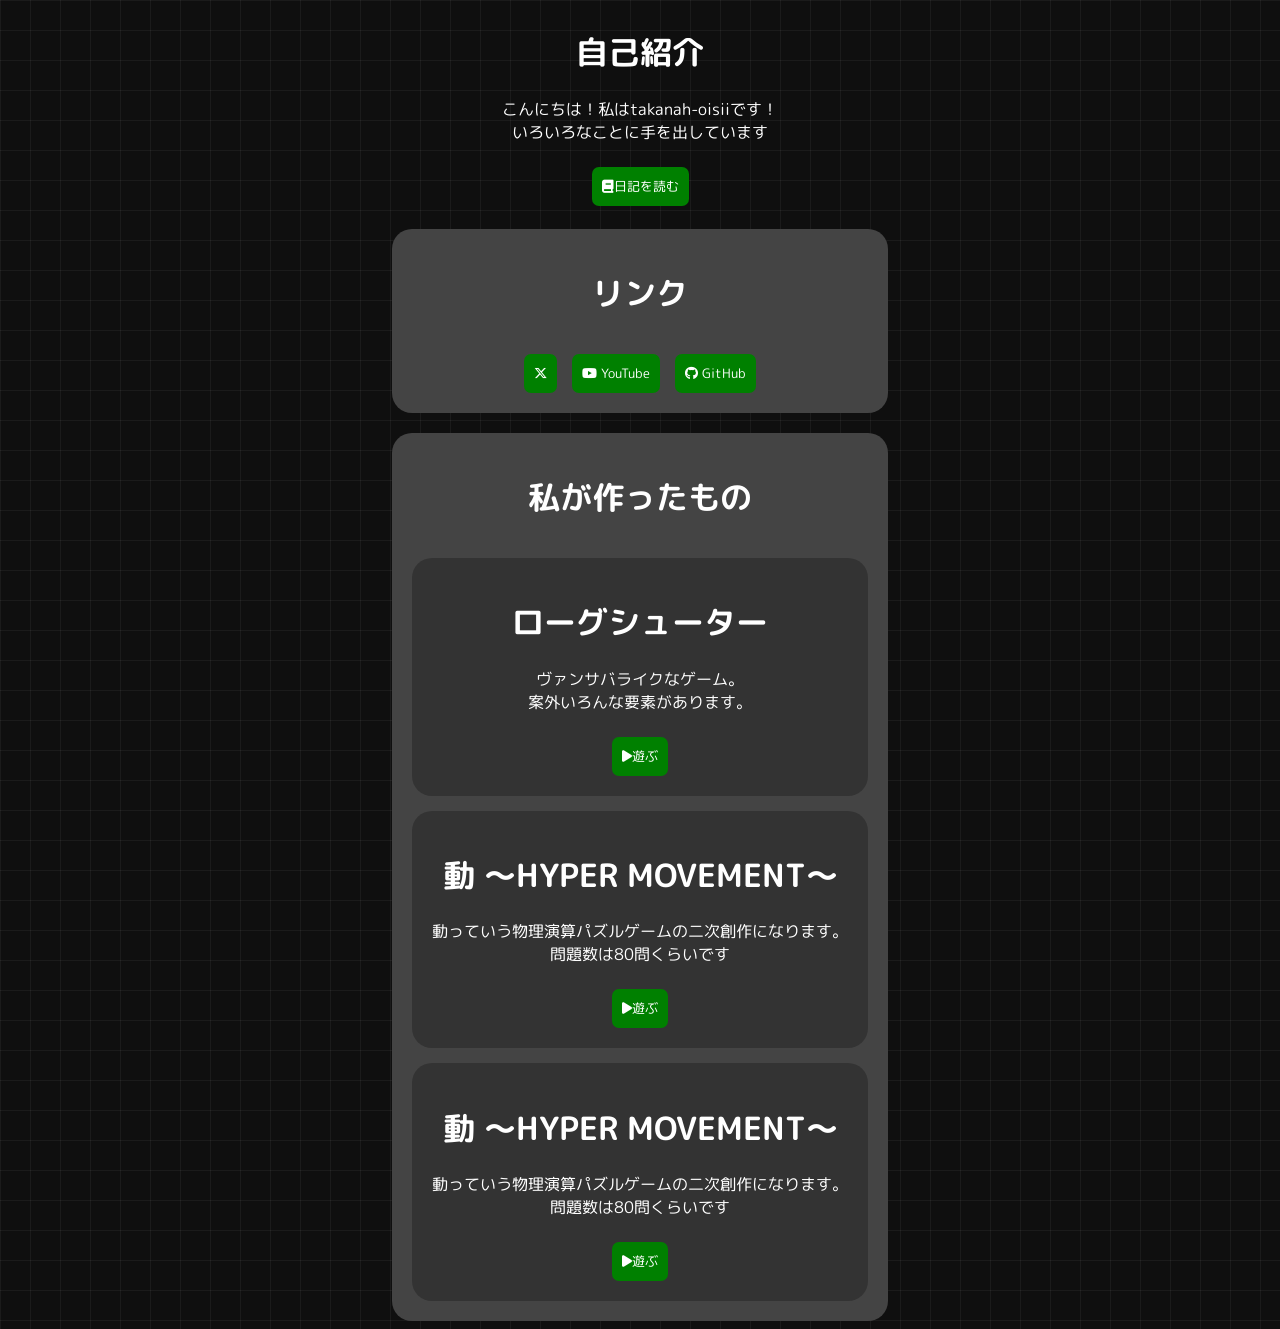
==== index.html @ 2c1c8e86 "Add initial HTML and CSS files for personal website - Created index.html with a self-introduction an" ====
<!DOCTYPE html>
<html lang="ja">
<head>
  <meta charset="UTF-8">
  <meta name="viewport" content="width=device-width, initial-scale=1.0">
  <link rel="icon" href="image/onigiri_takana.png" type="image/png">
  <title>takanah-oisii</title>

  <link rel="preconnect" href="https://fonts.googleapis.com">
  <link rel="preconnect" href="https://fonts.gstatic.com" crossorigin>
  <link href="https://fonts.googleapis.com/css2?family=M+PLUS+Rounded+1c:wght@400;700&display=swap" rel="stylesheet">
  
  <link rel="stylesheet" href="https://cdnjs.cloudflare.com/ajax/libs/font-awesome/6.5.1/css/all.min.css">
  <link rel="stylesheet" href="style.css">
</head>

<body>
<h1>自己紹介</h1>
こんにちは！私はtakanah-oisiiです！<br>
いろいろなことに手を出しています<br><br>

<a href="dialy/index.html"><button><i class="fa-solid fa-book"></i>日記を読む</button></a><br>

<div class="container">
  <div class="card">
    <h1>リンク</h1>
    <div class="link">
    <a href="https://x.com/takana_mogu2" target="_blank">
      <button>
        <i class="fa-brands fa-x-twitter"></i>
      </button>
    </a>

    <a href="https://www.youtube.com/channel/UCA7RPNvQ6FoqaRXgRNp6icA" target="_blank">
      <button>
        <i class="fa-brands fa-youtube"></i>
        YouTube
      </button>
    </a>

    <a href="https://github.com/takana-oisii" target="_blank">
      <button>
        <i class="fa-brands fa-github"></i>
        GitHub
      </button>
    </a>
    </div>
  </div>
  <div class="card">
  <h1>私が作ったもの</h1>

    <div class="card2">
      <h1>ローグシューター</h1>
      ヴァンサバライクなゲーム。<br>
      案外いろんな要素があります。<br><br>
      <a href="https://scratch.mit.edu/projects/977693318/" target="_blank">
        <button><i class="fa-solid fa-play"></i>遊ぶ</button>
      </a>
    </div>

    <div class="card2">
      <h1>動 ～HYPER MOVEMENT～</h1>
      動っていう物理演算パズルゲームの二次創作になります。<br>
      問題数は80問くらいです<br><br>
      <a href="https://scratch.mit.edu/projects/977693318/" target="_blank">
        <button><i class="fa-solid fa-play"></i>遊ぶ</button>
      </a>
    </div>
    
    <div class="card2">
      <h1>動 ～HYPER MOVEMENT～</h1>
      動っていう物理演算パズルゲームの二次創作になります。<br>
      問題数は80問くらいです<br><br>
      <a href="https://scratch.mit.edu/projects/977693318/" target="_blank">
        <button><i class="fa-solid fa-play"></i>遊ぶ</button>
      </a>
    </div>

  </div>
</div>


</body>
</html>
---- style.css ----
body{
    font-family: "M PLUS Rounded 1c", "Hiragino Maru Gothic ProN", sans-serif;
    background-color: black;
    color: white;
    display: flex;
    justify-content: center;
    align-items: center;
    flex-direction: column;
    text-align: center;
    background-color: #0f0f0f;
    background-image: 
    linear-gradient(rgba(255, 255, 255, 0.05) 1px, transparent 1px),
    linear-gradient(90deg, rgba(255, 255, 255, 0.05) 1px, transparent 1px);
    background-size: 30px 30px;
}

button{
    font-family: "M PLUS Rounded 1c", "Hiragino Maru Gothic ProN", sans-serif;
    padding: 10px;
    background-color: green;
    color: white;
    border: 0;
    width: auto;
    height: auto;
    border-radius: 7px;
    transition: all 0.3s ease;
}

button:hover{
    font-family: "M PLUS Rounded 1c", "Hiragino Maru Gothic ProN", sans-serif;
    padding: 10px;
    y: 10px;
    background-color: rgb(90, 128, 90);
    color: white;
    border: 0;
    width: auto;
    height: auto;
    border-radius: 7px;
    transform: translateY(-3px);
}

h1{
    padding-top: 0;
}

.link{
    display: flex;          
    flex-direction: row;
    flex-wrap: nowrap;
    justify-content: center;
    gap: 15px;              
}

.card{
    display: flex;          
    flex-direction: column;
    background-color: #444;
    border-radius: 20px;
    padding: 20px;
    width: auto;
    gap: 15px;
}

.card2{
    background-color: #333;
    border-radius: 20px;
    padding: 20px;
    width: auto;
}
.container{
    display: grid;
    grid-template-columns: max-content; /* 一番広いコンテンツに幅を固定 */
    gap: 20px;
}
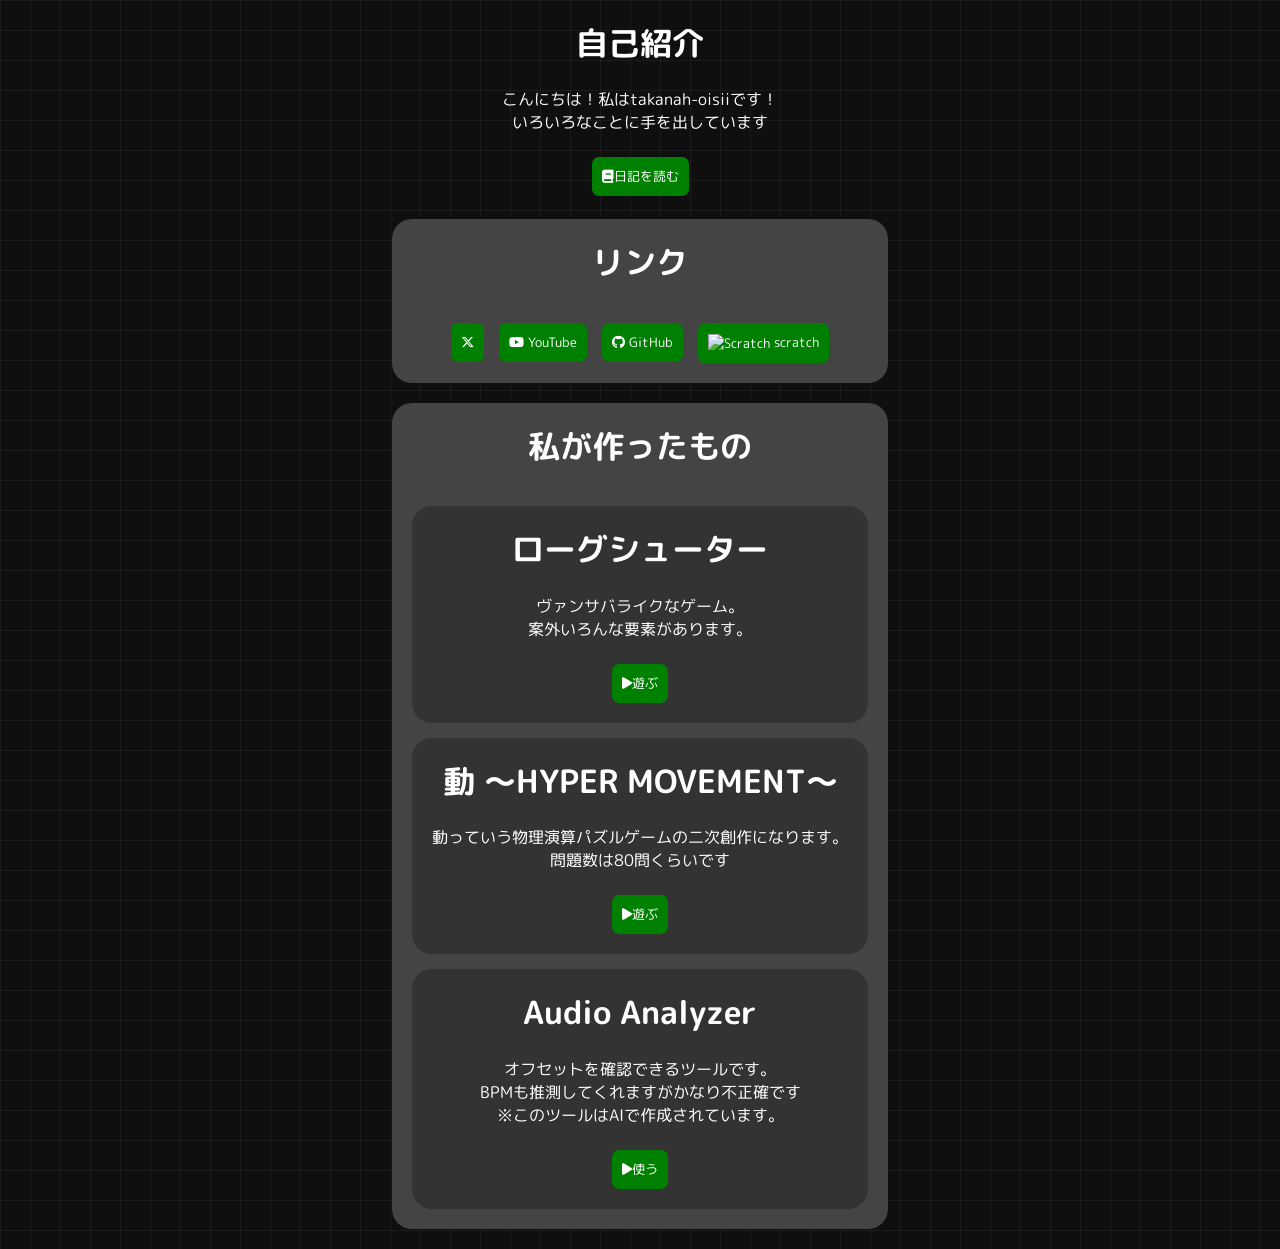
==== commit 68fb1c54: "Add Scratch button and update styles for improved layout" ====
--- a/index.html
+++ b/index.html
@@ -44,6 +44,13 @@
         GitHub
       </button>
     </a>
+
+    <a href="https://scratch.mit.edu/users/takanah-oisii/" target="_blank">
+      <button>
+        <img src="image/scratch_S.svg" alt="Scratch" style="width: 20px; height: 20px; vertical-align: middle;">
+        scratch
+      </button>
+    </a>
     </div>
   </div>
   <div class="card">
@@ -66,13 +73,14 @@
         <button><i class="fa-solid fa-play"></i>遊ぶ</button>
       </a>
     </div>
-    
+
     <div class="card2">
-      <h1>動 ～HYPER MOVEMENT～</h1>
-      動っていう物理演算パズルゲームの二次創作になります。<br>
-      問題数は80問くらいです<br><br>
-      <a href="https://scratch.mit.edu/projects/977693318/" target="_blank">
-        <button><i class="fa-solid fa-play"></i>遊ぶ</button>
+      <h1>Audio Analyzer</h1>
+      オフセットを確認できるツールです。<br>
+      BPMも推測してくれますがかなり不正確です<br>
+      ※このツールはAIで作成されています。<br><br>
+      <a href="https://takana-oisii.github.io/audio-analyzer/" target="_blank">
+        <button><i class="fa-solid fa-play"></i>使う</button>
       </a>
     </div>
 
--- a/style.css
+++ b/style.css
@@ -1,6 +1,9 @@
+*, *::before, *::after {
+    box-sizing: border-box;
+}
+
 body{
     font-family: "M PLUS Rounded 1c", "Hiragino Maru Gothic ProN", sans-serif;
-    background-color: black;
     color: white;
     display: flex;
     justify-content: center;
@@ -12,6 +15,9 @@
     linear-gradient(rgba(255, 255, 255, 0.05) 1px, transparent 1px),
     linear-gradient(90deg, rgba(255, 255, 255, 0.05) 1px, transparent 1px);
     background-size: 30px 30px;
+    
+    padding: 20px;
+    margin: 0;
 }
 
 button{
@@ -24,32 +30,27 @@
     height: auto;
     border-radius: 7px;
     transition: all 0.3s ease;
+    cursor: pointer;
 }
 
 button:hover{
-    font-family: "M PLUS Rounded 1c", "Hiragino Maru Gothic ProN", sans-serif;
-    padding: 10px;
-    y: 10px;
     background-color: rgb(90, 128, 90);
-    color: white;
-    border: 0;
-    width: auto;
-    height: auto;
-    border-radius: 7px;
     transform: translateY(-3px);
 }
 
 h1{
+    margin-top: 0;
     padding-top: 0;
 }
 
 .link{
     display: flex;          
     flex-direction: row;
-    flex-wrap: nowrap;
+    flex-wrap: wrap; 
     justify-content: center;
     gap: 15px;              
 }
+
 
 .card{
     display: flex;          
@@ -57,7 +58,7 @@
     background-color: #444;
     border-radius: 20px;
     padding: 20px;
-    width: auto;
+    width: 100%;
     gap: 15px;
 }
 
@@ -65,10 +66,13 @@
     background-color: #333;
     border-radius: 20px;
     padding: 20px;
-    width: auto;
+    width: 100%;
 }
+
 .container{
     display: grid;
-    grid-template-columns: max-content; /* 一番広いコンテンツに幅を固定 */
+    grid-template-columns: min(max-content, 100%); 
+    width: 100%;
+    justify-content: center;
     gap: 20px;
 }
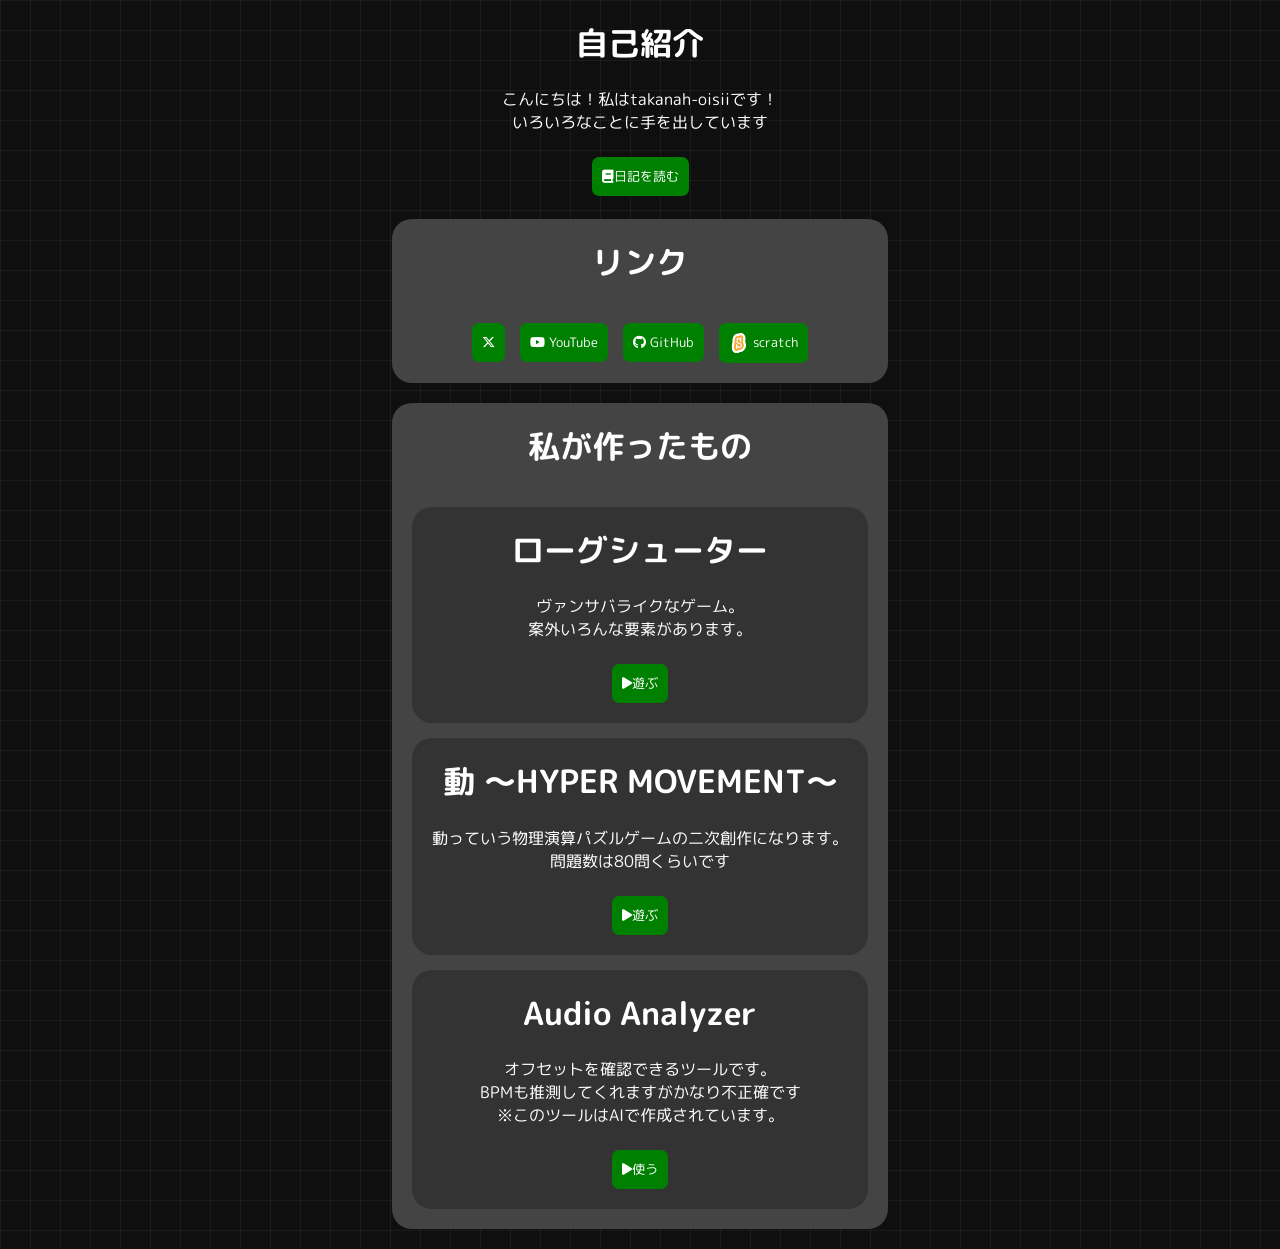
==== commit 8437e7ff: "ファイル名を修正" ====
--- a/index.html
+++ b/index.html
@@ -47,7 +47,7 @@
 
     <a href="https://scratch.mit.edu/users/takanah-oisii/" target="_blank">
       <button>
-        <img src="image/scratch_S.svg" alt="Scratch" style="width: 20px; height: 20px; vertical-align: middle;">
+        <img src="image/Scratch_S.svg" alt="Scratch" style="width: 20px; height: 20px; vertical-align: middle;">
         scratch
       </button>
     </a>
@@ -69,7 +69,7 @@
       <h1>動 ～HYPER MOVEMENT～</h1>
       動っていう物理演算パズルゲームの二次創作になります。<br>
       問題数は80問くらいです<br><br>
-      <a href="https://scratch.mit.edu/projects/977693318/" target="_blank">
+      <a href="https://gd.games/takana/hyper-movement" target="_blank">
         <button><i class="fa-solid fa-play"></i>遊ぶ</button>
       </a>
     </div>
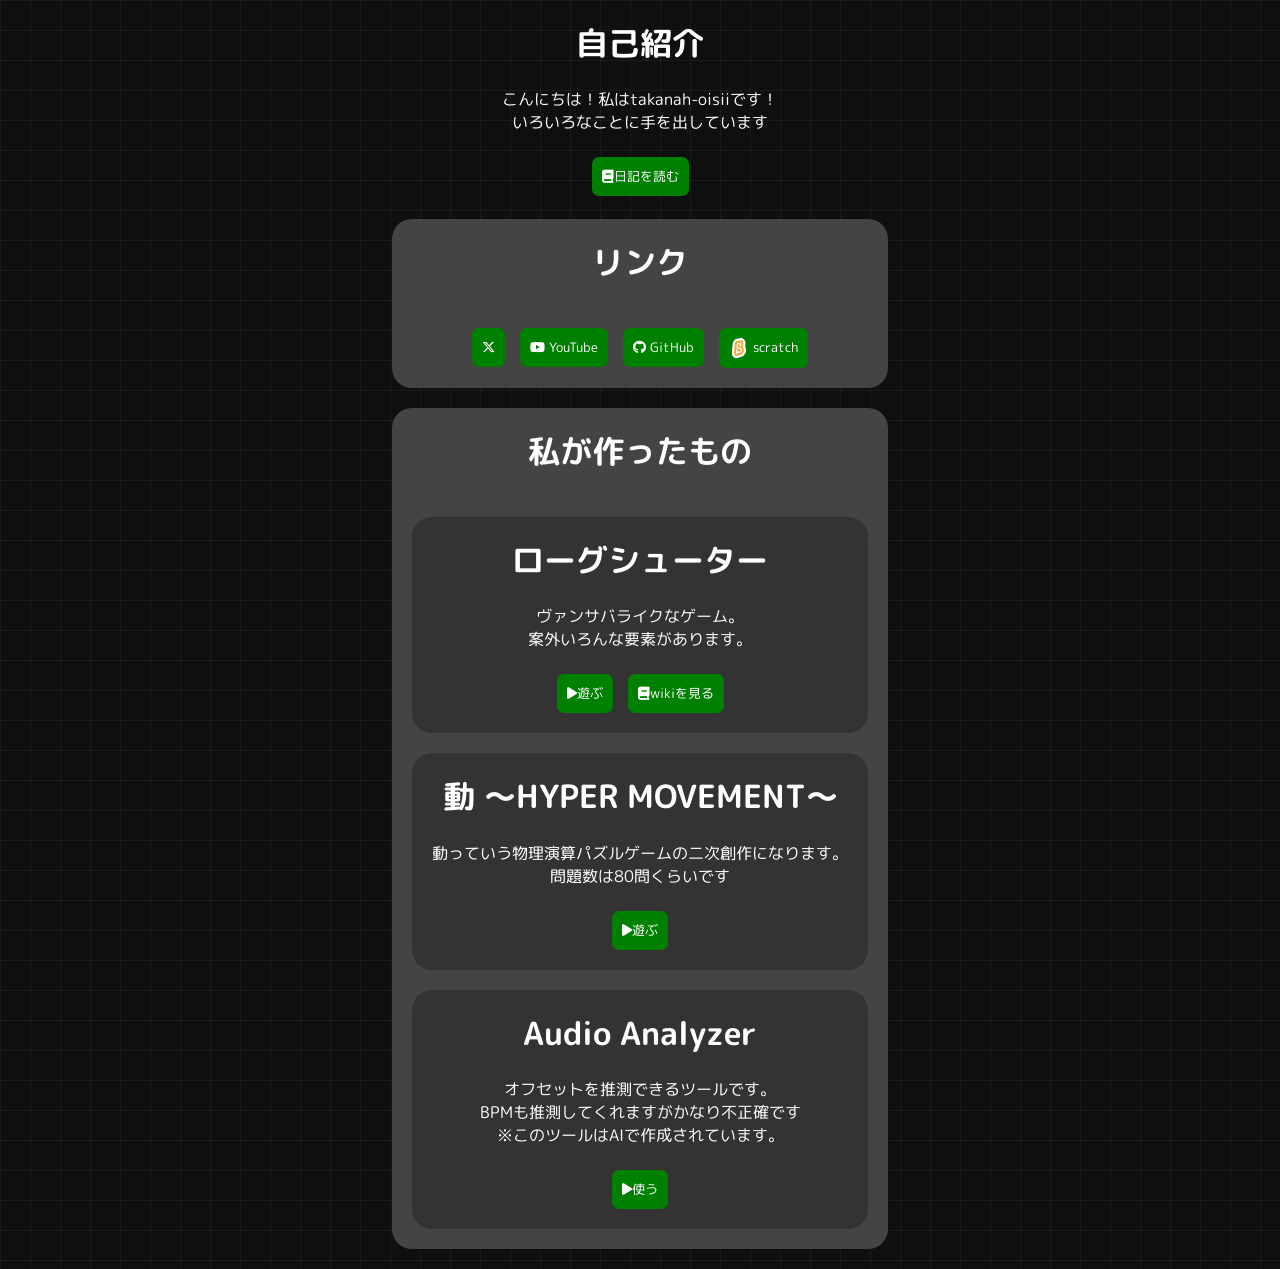
==== commit 9c43fa7a: "誤字などの修正と新しい日記ページを追加" ====
--- a/index.html
+++ b/index.html
@@ -60,9 +60,14 @@
       <h1>ローグシューター</h1>
       ヴァンサバライクなゲーム。<br>
       案外いろんな要素があります。<br><br>
-      <a href="https://scratch.mit.edu/projects/977693318/" target="_blank">
-        <button><i class="fa-solid fa-play"></i>遊ぶ</button>
-      </a>
+      <div class="link">
+        <a href="https://scratch.mit.edu/projects/977693318/" target="_blank">
+          <button><i class="fa-solid fa-play"></i>遊ぶ</button>
+        </a>
+        <a href="https://wikiwiki.jp/rogueshooter/" target="_blank">
+          <button><i class="fa-solid fa-book"></i>wikiを見る</button>
+        </a>
+      </div>
     </div>
 
     <div class="card2">
@@ -76,7 +81,7 @@
 
     <div class="card2">
       <h1>Audio Analyzer</h1>
-      オフセットを確認できるツールです。<br>
+      オフセットを推測できるツールです。<br>
       BPMも推測してくれますがかなり不正確です<br>
       ※このツールはAIで作成されています。<br><br>
       <a href="https://takana-oisii.github.io/audio-analyzer/" target="_blank">
--- a/style.css
+++ b/style.css
@@ -59,7 +59,7 @@
     border-radius: 20px;
     padding: 20px;
     width: 100%;
-    gap: 15px;
+    gap: 20px;
 }
 
 .card2{
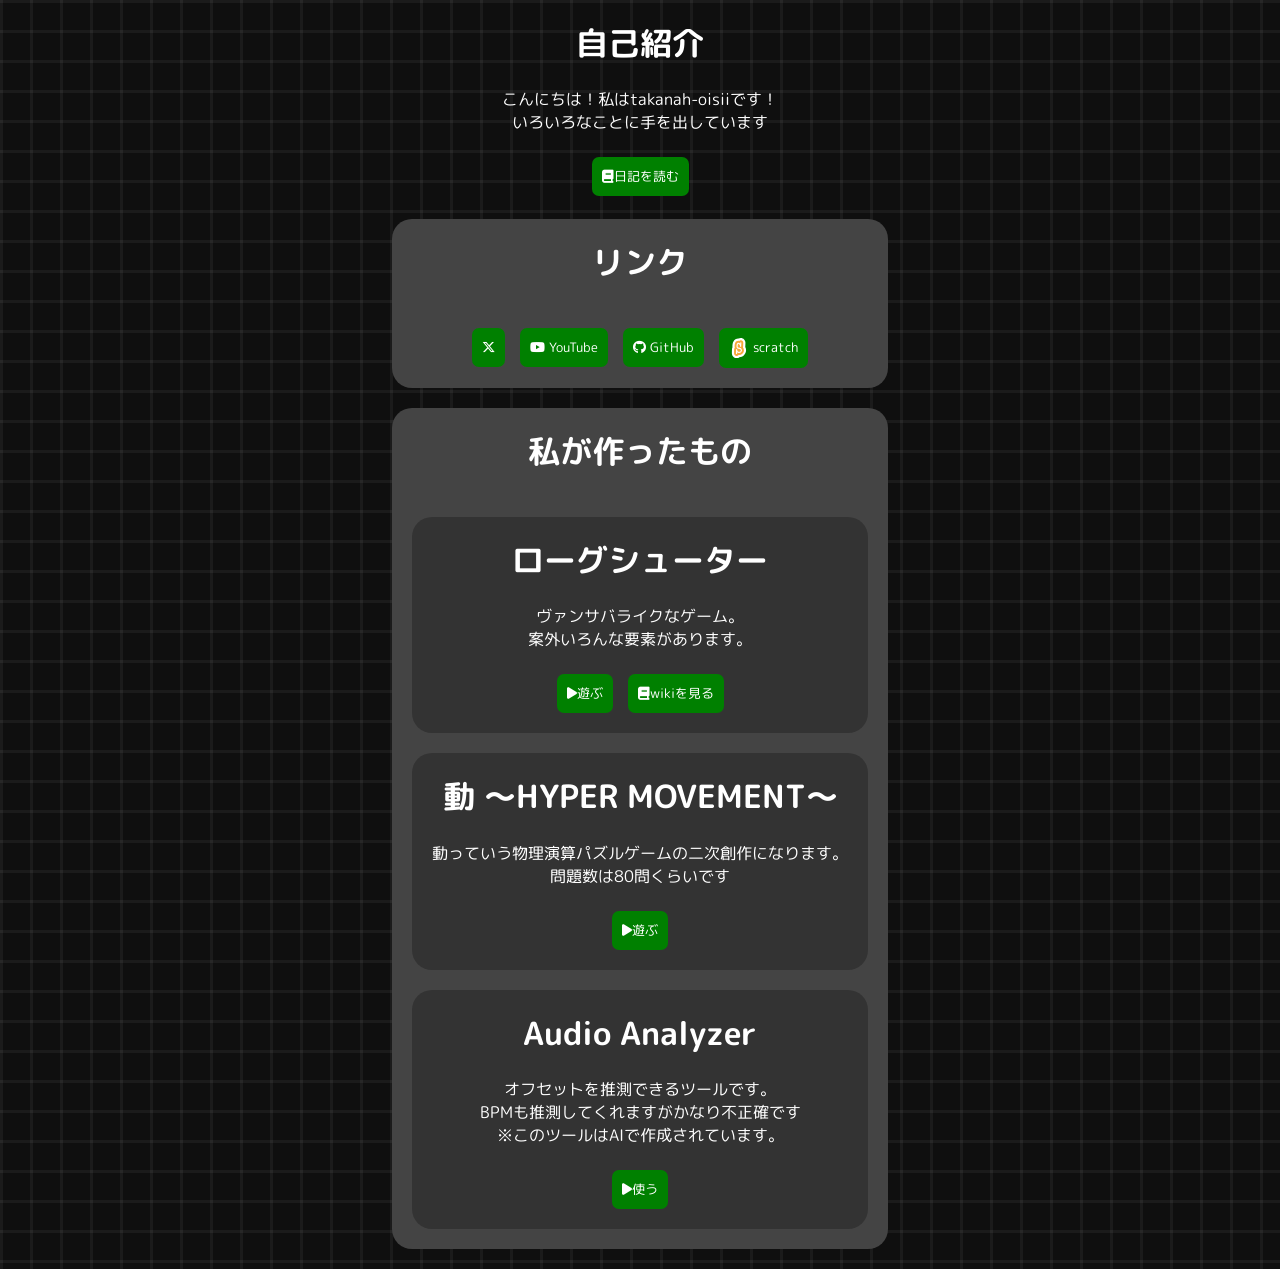
==== commit 99bcc7f9: "日記ページ「2026年7月27日」を追加し、リンクを修正。スタイルシートに新しいクラスを追加。" ====
--- a/index.html
+++ b/index.html
@@ -1,16 +1,20 @@
 <!DOCTYPE html>
 <html lang="ja">
 <head>
+  <!--メタデータ-->
   <meta charset="UTF-8">
   <meta name="viewport" content="width=device-width, initial-scale=1.0">
   <link rel="icon" href="image/onigiri_takana.png" type="image/png">
   <title>takanah-oisii</title>
 
+  <!--フォントとかの外部リソース-->
   <link rel="preconnect" href="https://fonts.googleapis.com">
   <link rel="preconnect" href="https://fonts.gstatic.com" crossorigin>
   <link href="https://fonts.googleapis.com/css2?family=M+PLUS+Rounded+1c:wght@400;700&display=swap" rel="stylesheet">
   
   <link rel="stylesheet" href="https://cdnjs.cloudflare.com/ajax/libs/font-awesome/6.5.1/css/all.min.css">
+  
+  <!--CSS-->
   <link rel="stylesheet" href="style.css">
 </head>
 
--- a/style.css
+++ b/style.css
@@ -12,12 +12,13 @@
     text-align: center;
     background-color: #0f0f0f;
     background-image: 
-    linear-gradient(rgba(255, 255, 255, 0.05) 1px, transparent 1px),
-    linear-gradient(90deg, rgba(255, 255, 255, 0.05) 1px, transparent 1px);
+    linear-gradient(rgba(255, 255, 255, 0.05) 3px, transparent 1px),
+    linear-gradient(90deg, rgba(255, 255, 255, 0.05) 3px, transparent 1px);
     background-size: 30px 30px;
     
     padding: 20px;
     margin: 0;
+
 }
 
 button{
@@ -75,4 +76,29 @@
     width: 100%;
     justify-content: center;
     gap: 20px;
+}
+
+.fullscreen_container{
+    width: 100vw;
+    height: 100vh;
+    background-color: black;
+    display: flex;
+    justify-content: center;
+    align-items: center;
+    position: fixed; top: 0; left: 0;
+
+    transition: opacity 0.8s ease, visibility 0.8s ease;
+    opacity: 1;
+    visibility: visible;
+}
+.fullscreen {
+    width: 100%;
+    height: 100%;
+    object-fit: contain;
+    margin: auto;
+}
+.fullscreen_container.fade-out {
+    opacity: 0;
+    visibility: hidden;
+    pointer-events: none;
 }
